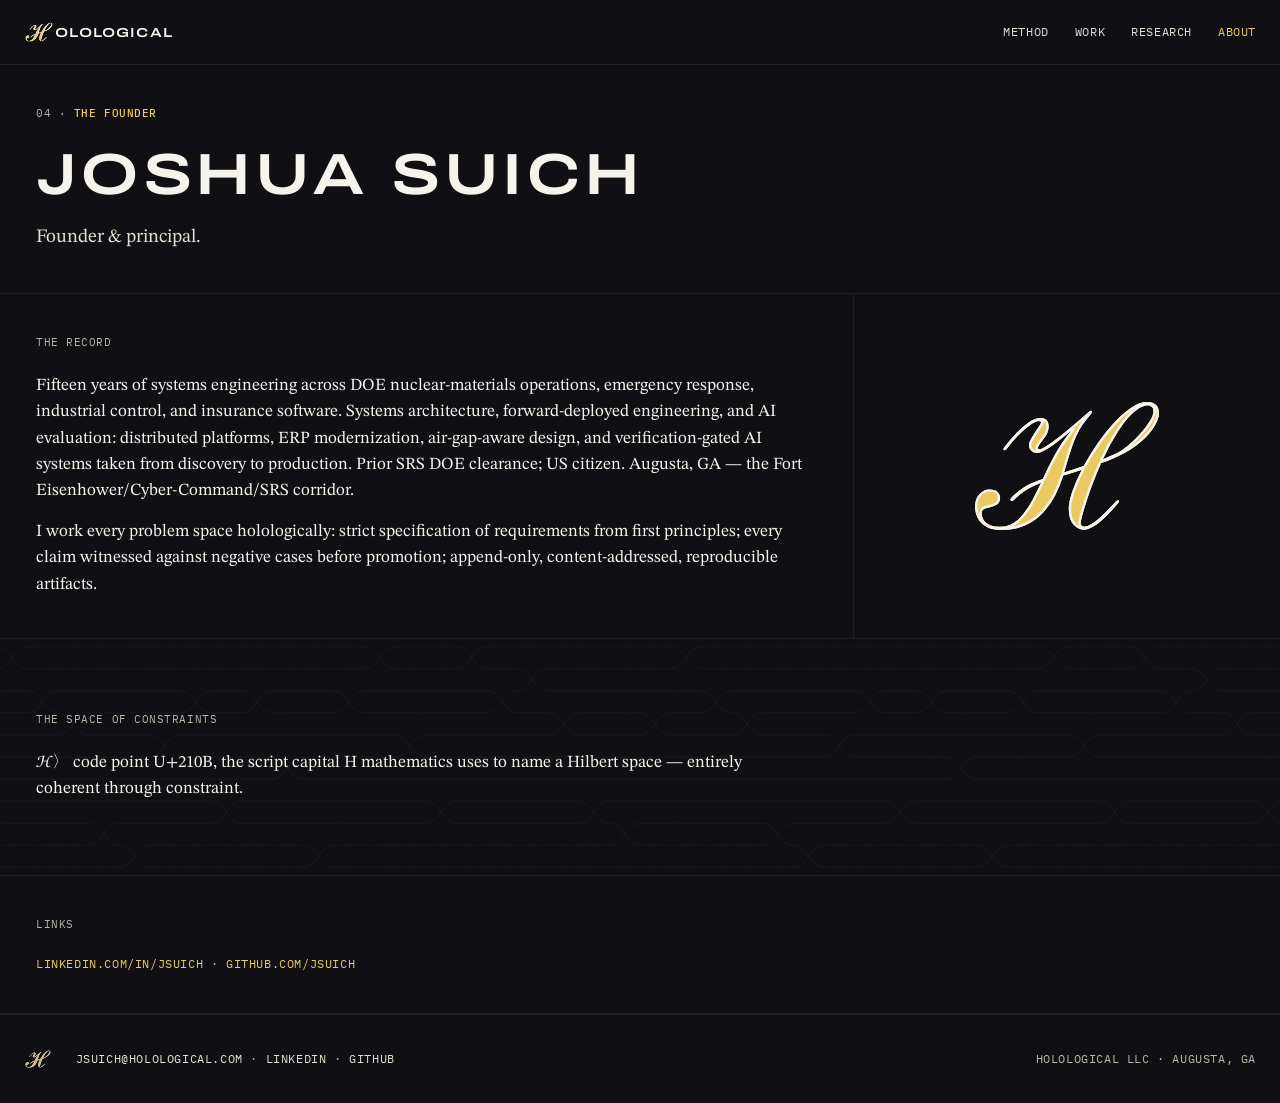
==== about.html @ 10baa980 "deploy: holological.com v0.3 (drafting grid, copy v1.1, QA-gated) Co-Authored-By: Claude Fable 5 <no" ====
<!DOCTYPE html>
<html lang="en">
<head>
<meta charset="utf-8">
<meta name="viewport" content="width=device-width, initial-scale=1">
<title>The Founder — Holological</title>
<meta name="description" content="Joshua Suich, founder & principal of Holological.">
<link rel="icon" type="image/png" sizes="32x32" href="assets/logo/mark-favicon-32.png">
<link rel="icon" type="image/png" sizes="192x192" href="assets/logo/mark-favicon-192.png">
<link rel="stylesheet" href="style.css">
</head>
<body>
<nav><div class="wrap">
  <a class="lockup" href="index.html"><img src="assets/logo/mark-chalk.svg" alt="ℋ"><span>OLOLOGICAL</span></a>
  <div class="links"><a href="method.html" class="">Method</a><a href="work.html" class="">Work</a><a href="research.html" class="">Research</a><a href="about.html" class="here">About</a></div>
</div></nav>

<div class="grid">
  <div class="cell s6">
    <span class="cl">04 · <b>the founder</b></span>
    <h1>JOSHUA SUICH</h1>
    <p class="lede" style="margin-top:16px">Founder &amp; principal.</p>
  </div>
  <div class="cell s4">
    <span class="cl">the record</span>
    <p>Fifteen years of systems engineering across DOE nuclear-materials operations,
    emergency response, industrial control, and insurance software. Systems
    architecture, forward-deployed engineering, and AI evaluation: distributed
    platforms, ERP modernization, air-gap-aware design, and verification-gated AI
    systems taken from discovery to production. Prior SRS DOE clearance; US citizen.
    Augusta, GA — the Fort Eisenhower/Cyber-Command/SRS corridor.</p>
    <p>I work every problem space holologically: strict specification of requirements
    from first principles; every claim witnessed against negative cases before
    promotion; append-only, content-addressed, reproducible artifacts.</p>
  </div>
  <div class="cell s2" style="display:flex;align-items:center;justify-content:center">
    <img src="assets/logo/mark-chalk.svg" alt="" style="height:150px;width:auto">
  </div>
  <div class="cell s6 tex tex-braid" style="padding:72px 36px">
    <span class="cl">the space of constraints</span>
    <p style="max-width:44em">ℋ〉 code point U+210B, the script capital H mathematics
    uses to name a Hilbert space — entirely coherent through constraint.</p>
  </div>
  <div class="cell s6">
    <span class="cl">links</span>
    <p class="mono"><a href="https://linkedin.com/in/jsuich">linkedin.com/in/jsuich</a>
    · <a href="https://github.com/jsuich">github.com/jsuich</a></p>
  </div>
</div>

<footer><div class="wrap">
  <img src="assets/logo/mark-chalk.svg" alt="">
  <span class="mono"><a href="mailto:jsuich@holological.com">jsuich@holological.com</a>
   · <a href="https://linkedin.com/in/jsuich">LinkedIn</a>
   · <a href="https://github.com/jsuich">GitHub</a></span>
  <span class="mono" style="margin-left:auto">Holological LLC · Augusta, GA</span>
</div></footer>
</body>
</html>
---- style.css ----
/* holological.com v0.3 — the drafting grid. One stylesheet, zero JS. */
@font-face{font-family:'Archivo';src:url('assets/fonts/Archivo-Variable.ttf') format('truetype');font-weight:100 900;font-stretch:62% 125%;font-display:swap}
@font-face{font-family:'STIX Two Text';src:url('assets/fonts/STIXTwoText-Variable.ttf') format('truetype');font-weight:400 700;font-display:swap}
@font-face{font-family:'STIX Two Text';src:url('assets/fonts/STIXTwoText-Italic-Variable.ttf') format('truetype');font-weight:400 700;font-style:italic;font-display:swap}
@font-face{font-family:'IBM Plex Mono';src:url('assets/fonts/IBMPlexMono-Regular.ttf') format('truetype');font-weight:400;font-display:swap}
@font-face{font-family:'IBM Plex Mono';src:url('assets/fonts/IBMPlexMono-Medium.ttf') format('truetype');font-weight:500;font-display:swap}
:root{--ink-950:#101014;--ink-900:#16161D;--ink-800:#1F1F2A;
  --chalk-50:#F5F3EB;--chalk-200:#E3E0D3;--chalk-400:#B9B5A4;
  --gold:#E9C960;--gold-low:#8A6A16}
*{margin:0;padding:0;box-sizing:border-box}
body{background:var(--ink-950);color:var(--chalk-50);
  font-family:'STIX Two Text',Georgia,serif;font-size:17px;line-height:1.55}
a{color:var(--gold);text-decoration:none}
a:hover{text-decoration:underline;text-underline-offset:3px}
.wrap{max-width:1280px;margin:0 auto;padding:0 24px}
.mono{font-family:'IBM Plex Mono',monospace;font-size:12px;letter-spacing:.05em;
  color:var(--chalk-400);text-transform:uppercase}
/* nav + footer bars */
nav{border-bottom:1px solid var(--ink-800)}
nav .wrap{display:flex;align-items:center;gap:32px;height:64px}
nav .lockup{display:flex;align-items:center;gap:1px;color:var(--chalk-50)}
nav .lockup img{height:22px;width:auto;display:block}
nav .lockup span{font-family:'Archivo',sans-serif;font-stretch:125%;font-weight:600;
  font-size:13px;letter-spacing:.09em;transform:translateY(1px)}
nav .links{margin-left:auto;display:flex;gap:26px}
nav .links a{font-family:'IBM Plex Mono',monospace;font-size:12px;letter-spacing:.05em;
  text-transform:uppercase;color:var(--chalk-200)}
nav .links a:hover{color:var(--gold);text-decoration:none}
nav .links a.here{color:var(--gold)}
footer{border-top:1px solid var(--ink-800)}
footer .wrap{padding:34px 24px;display:flex;align-items:center;gap:24px;flex-wrap:wrap}
footer img{height:20px;width:auto;opacity:.9}
footer .mono a{color:var(--chalk-200)}
footer .mono a:hover{color:var(--gold)}
/* THE GRID — hairline mesh covering the page */
.grid{display:grid;grid-template-columns:repeat(6,1fr);gap:1px;
  background:var(--ink-800);border-bottom:1px solid var(--ink-800)}
.cell{background:var(--ink-950);padding:40px 36px;position:relative;min-width:0}
.cell>.cl{display:block;font-family:'IBM Plex Mono',monospace;font-size:11px;
  letter-spacing:.05em;text-transform:uppercase;color:var(--chalk-400);margin-bottom:22px}
.cell>.cl b{color:var(--gold);font-weight:500}
.cell>.cl.clx{font-size:14px;color:var(--gold);font-weight:500}
.s2{grid-column:span 2}.s3{grid-column:span 3}.s4{grid-column:span 4}.s6{grid-column:span 6}
.subgrid{display:grid;gap:1px;background:var(--ink-800);padding:0}
.cols5{grid-template-columns:repeat(5,1fr)}
.cols4{grid-template-columns:repeat(4,1fr)}
.cols2{grid-template-columns:1fr 1fr}
.subgrid>.cell{padding:32px 30px}
/* typography inside cells */
h1{font-family:'Archivo',sans-serif;font-stretch:125%;font-weight:600;
  font-size:clamp(38px,4.8vw,58px);letter-spacing:.06em;line-height:1.08}
h2{font-family:'Archivo',sans-serif;font-stretch:112%;font-weight:600;font-size:22px;margin-bottom:14px}
h3{font-family:'Archivo',sans-serif;font-stretch:112%;font-weight:600;font-size:19px;margin-bottom:10px}
p{max-width:46em;margin-bottom:14px}
p:last-child{margin-bottom:0}
ul{max-width:46em;margin:0 0 14px 1.15em}
li{margin-bottom:9px}
.lede{font-size:19px;color:var(--chalk-200);line-height:1.6}
.entry{font-size:clamp(24px,2.9vw,36px);line-height:1.45;max-width:26em}
.entry .hw{font-weight:700}
.entry .ipa{color:var(--chalk-200)}
.entry .etym{display:block;color:var(--chalk-400);font-size:.72em;margin-top:10px}
/* hero cells */
.hero-mark{display:flex;flex-direction:column;justify-content:space-between;min-height:44vh}
.hero-mark img{height:150px;width:auto;align-self:flex-start}
.callout{display:flex;align-items:center;gap:10px;margin-top:26px}
.callout .lh{width:34px;height:1px;background:var(--chalk-400);opacity:.7}
.callout span{font-family:'IBM Plex Mono',monospace;font-size:13px;letter-spacing:.05em;color:var(--gold)}
.hero-entry{display:flex;flex-direction:column;justify-content:center}
/* field specimen cell */
.fieldcell{padding:0;min-height:340px;position:relative;overflow:hidden}
.fieldcell svg{position:absolute;inset:0;width:100%;height:100%}
.fieldcell .cl{position:absolute;left:30px;bottom:22px;z-index:2;margin:0}
.goldline{stroke-dasharray:1;stroke-dashoffset:1;animation:draw 4s cubic-bezier(.4,0,.2,1) .5s forwards}
@keyframes draw{to{stroke-dashoffset:0}}
@media(prefers-reduced-motion:reduce){.goldline{animation:none;stroke-dashoffset:0}}
/* domain cells */
.domain h3{font-size:17px;margin-bottom:8px}
.domain p{font-size:14.5px;color:var(--chalk-200)}
.domain p.bridge{font-size:13.5px;color:var(--chalk-400);font-style:italic;margin-top:10px}
/* method cards as grid cells */
.cardcell h3{margin-top:2px}
.cardcell p{font-size:15.5px;color:var(--chalk-200)}
.cardcell .mono{margin-top:6px;display:block}
.cardcell:hover{outline:1px solid var(--gold);outline-offset:-1px}
/* textured cells */
.tex{background-repeat:repeat-x;background-position:center;background-color:var(--ink-950)}
.tex-hilbert{background-image:url('assets/textures/hilbert-quiet-wide.svg')}
.tex-algo{background-image:url('assets/textures/algorithm-quiet-wide.svg')}
.tex-braid{background-image:url('assets/textures/braid-quiet-wide.svg')}
.tex-kolmo{background-image:url('assets/textures/kolmogorov-quiet-wide.svg')}
/* claim + poem */
.claim{font-size:clamp(21px,2.4vw,29px);line-height:1.5;font-style:italic;max-width:34em}
.claim b{color:var(--gold);font-style:normal}
.poem{font-style:italic;font-size:19px;line-height:1.75;color:var(--chalk-50)}
.poem .tail{font-style:normal;color:var(--chalk-400);font-size:15px;margin-top:14px;display:block}
.pipe h3{font-size:17px}
.pipe .num{font-family:'IBM Plex Mono',monospace;font-size:11px;color:var(--gold);display:block;margin-bottom:12px}
@media(max-width:900px){
  .grid{grid-template-columns:1fr 1fr}
  .s2,.s3,.s4,.s6{grid-column:span 2}
  .cols5,.cols4{grid-template-columns:1fr 1fr}
  .hero-mark{min-height:0}
  .hero-mark img{height:96px}
}
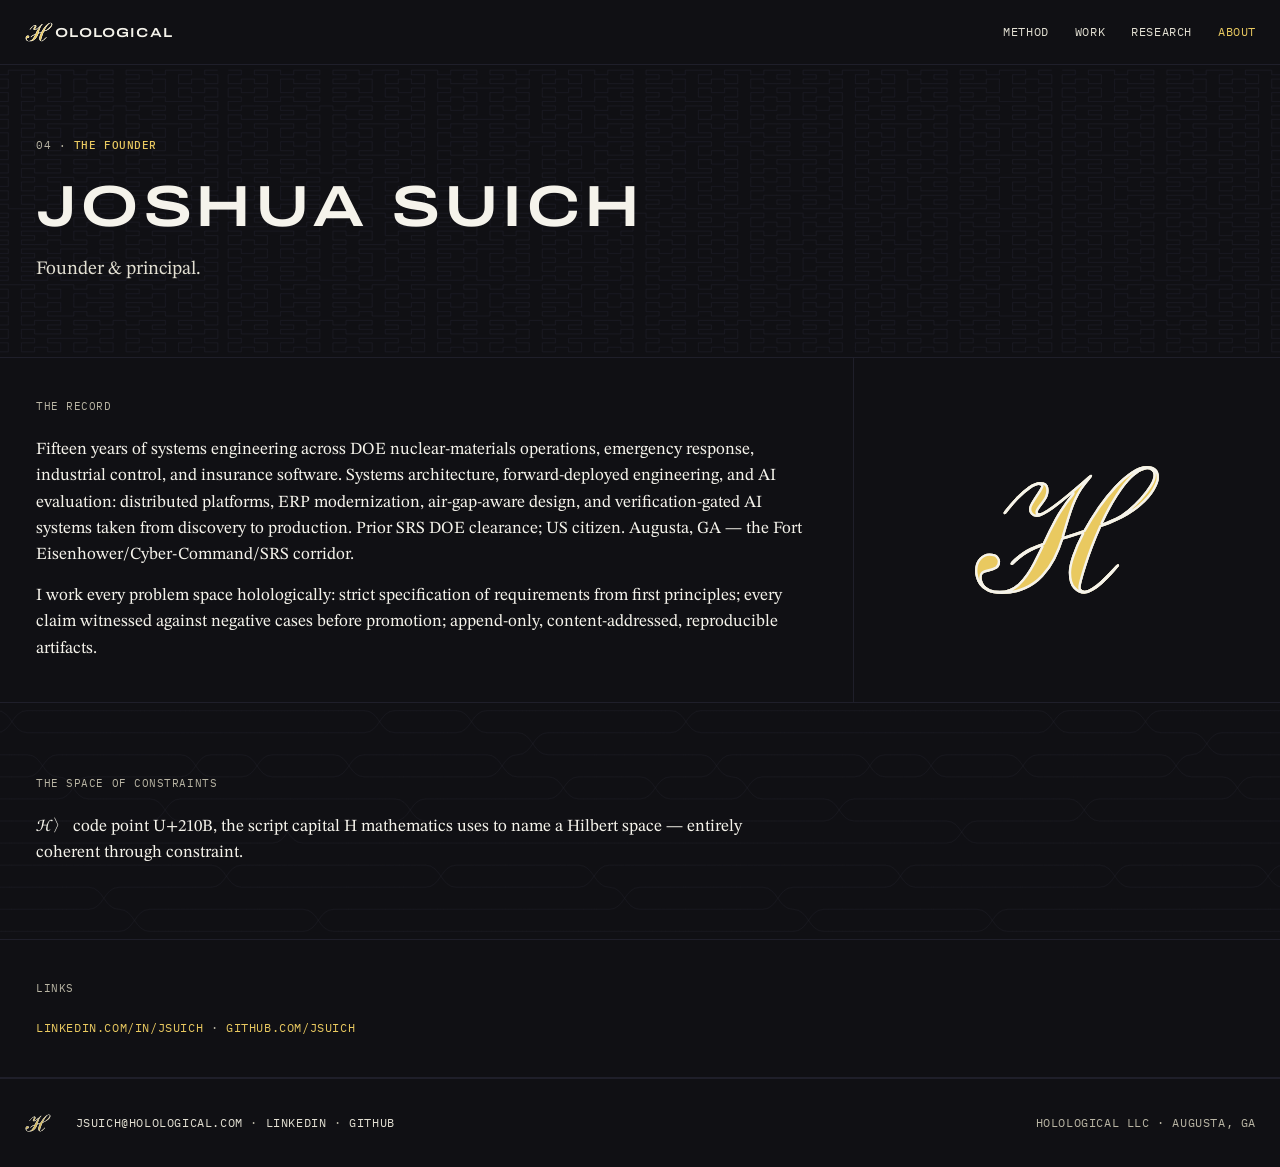
==== commit d948364e: "deploy: founder header hilbert-quiet + wide texture cuts Co-Authored-By: Claude Fable 5 <noreply@ant" ====
--- a/about.html
+++ b/about.html
@@ -16,7 +16,7 @@
 </div></nav>
 
 <div class="grid">
-  <div class="cell s6">
+  <div class="cell s6 tex tex-hilbert" style="padding:72px 36px">
     <span class="cl">04 · <b>the founder</b></span>
     <h1>JOSHUA SUICH</h1>
     <p class="lede" style="margin-top:16px">Founder &amp; principal.</p>
